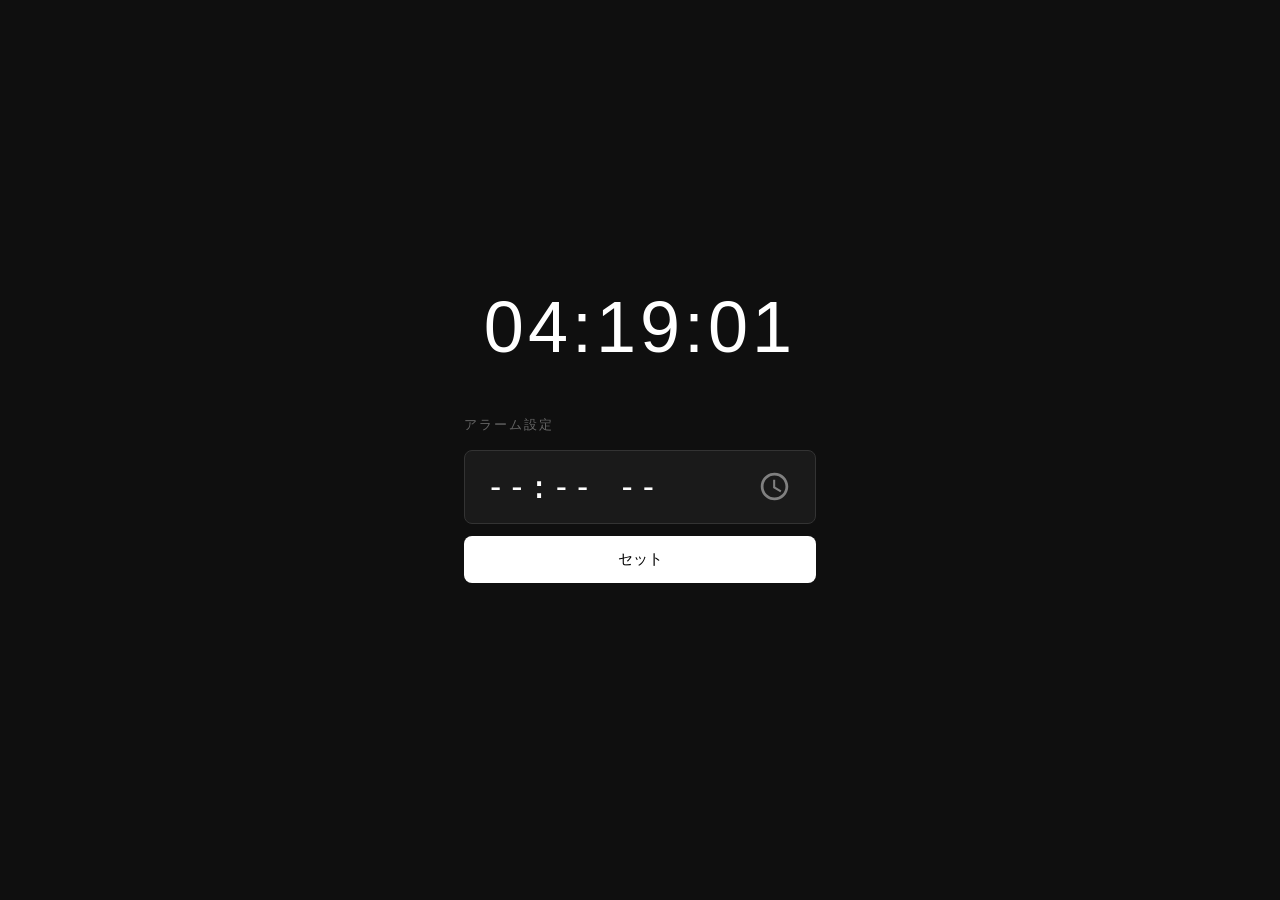
==== index.html @ ca771dc8 "Add simple alarm web app Dark-themed, minimal UI with live clock, alarm set/delete, and Web Audio AP" ====
<!DOCTYPE html>
<html lang="ja">
<head>
  <meta charset="UTF-8" />
  <meta name="viewport" content="width=device-width, initial-scale=1.0" />
  <title>Simple Alarm</title>
  <link rel="stylesheet" href="style.css" />
</head>
<body>
  <div class="container">
    <div class="clock" id="clock">00:00:00</div>

    <div class="alarm-section">
      <h2>アラーム設定</h2>
      <input type="time" id="alarm-time" />
      <button id="set-btn">セット</button>
    </div>

    <div class="alarm-list" id="alarm-list"></div>

    <div class="modal hidden" id="modal">
      <div class="modal-content">
        <div class="bell">🔔</div>
        <p id="modal-time"></p>
        <button id="stop-btn">止める</button>
      </div>
    </div>
  </div>

  <script src="app.js"></script>
</body>
</html>
---- style.css ----
* {
  margin: 0;
  padding: 0;
  box-sizing: border-box;
}

body {
  font-family: 'Helvetica Neue', Arial, sans-serif;
  background: #0f0f0f;
  color: #fff;
  min-height: 100vh;
  display: flex;
  align-items: center;
  justify-content: center;
}

.container {
  width: 100%;
  max-width: 400px;
  padding: 40px 24px;
}

.clock {
  font-size: 72px;
  font-weight: 200;
  letter-spacing: 4px;
  text-align: center;
  color: #fff;
  margin-bottom: 48px;
  font-variant-numeric: tabular-nums;
}

.alarm-section {
  display: flex;
  flex-direction: column;
  gap: 12px;
  margin-bottom: 32px;
}

.alarm-section h2 {
  font-size: 13px;
  font-weight: 400;
  letter-spacing: 2px;
  text-transform: uppercase;
  color: #666;
  margin-bottom: 4px;
}

input[type="time"] {
  background: #1a1a1a;
  border: 1px solid #333;
  border-radius: 8px;
  color: #fff;
  font-size: 32px;
  font-weight: 200;
  padding: 16px 20px;
  width: 100%;
  outline: none;
  letter-spacing: 2px;
  transition: border-color 0.2s;
}

input[type="time"]:focus {
  border-color: #555;
}

input[type="time"]::-webkit-calendar-picker-indicator {
  filter: invert(0.5);
  cursor: pointer;
}

button#set-btn {
  background: #fff;
  color: #000;
  border: none;
  border-radius: 8px;
  font-size: 15px;
  font-weight: 500;
  padding: 14px;
  cursor: pointer;
  transition: opacity 0.15s;
}

button#set-btn:hover {
  opacity: 0.85;
}

button#set-btn:active {
  opacity: 0.7;
}

.alarm-list {
  display: flex;
  flex-direction: column;
  gap: 10px;
}

.alarm-item {
  display: flex;
  align-items: center;
  justify-content: space-between;
  background: #1a1a1a;
  border: 1px solid #2a2a2a;
  border-radius: 8px;
  padding: 14px 18px;
  animation: fadeIn 0.2s ease;
}

@keyframes fadeIn {
  from { opacity: 0; transform: translateY(6px); }
  to   { opacity: 1; transform: translateY(0); }
}

.alarm-item .time {
  font-size: 22px;
  font-weight: 300;
  letter-spacing: 2px;
}

.alarm-item .delete-btn {
  background: none;
  border: none;
  color: #555;
  font-size: 18px;
  cursor: pointer;
  padding: 4px 8px;
  border-radius: 4px;
  transition: color 0.15s;
  line-height: 1;
}

.alarm-item .delete-btn:hover {
  color: #ff4444;
}

/* Modal */
.modal {
  position: fixed;
  inset: 0;
  background: rgba(0, 0, 0, 0.85);
  display: flex;
  align-items: center;
  justify-content: center;
  z-index: 100;
}

.modal.hidden {
  display: none;
}

.modal-content {
  background: #1a1a1a;
  border: 1px solid #333;
  border-radius: 16px;
  padding: 40px 48px;
  text-align: center;
  animation: popIn 0.25s ease;
}

@keyframes popIn {
  from { transform: scale(0.9); opacity: 0; }
  to   { transform: scale(1);   opacity: 1; }
}

.bell {
  font-size: 56px;
  margin-bottom: 16px;
  animation: shake 0.5s infinite;
}

@keyframes shake {
  0%, 100% { transform: rotate(-15deg); }
  50%       { transform: rotate(15deg); }
}

.modal-content p {
  font-size: 36px;
  font-weight: 200;
  letter-spacing: 3px;
  margin-bottom: 28px;
  color: #fff;
}

button#stop-btn {
  background: #ff4444;
  color: #fff;
  border: none;
  border-radius: 8px;
  font-size: 15px;
  font-weight: 500;
  padding: 14px 36px;
  cursor: pointer;
  transition: opacity 0.15s;
}

button#stop-btn:hover {
  opacity: 0.85;
}
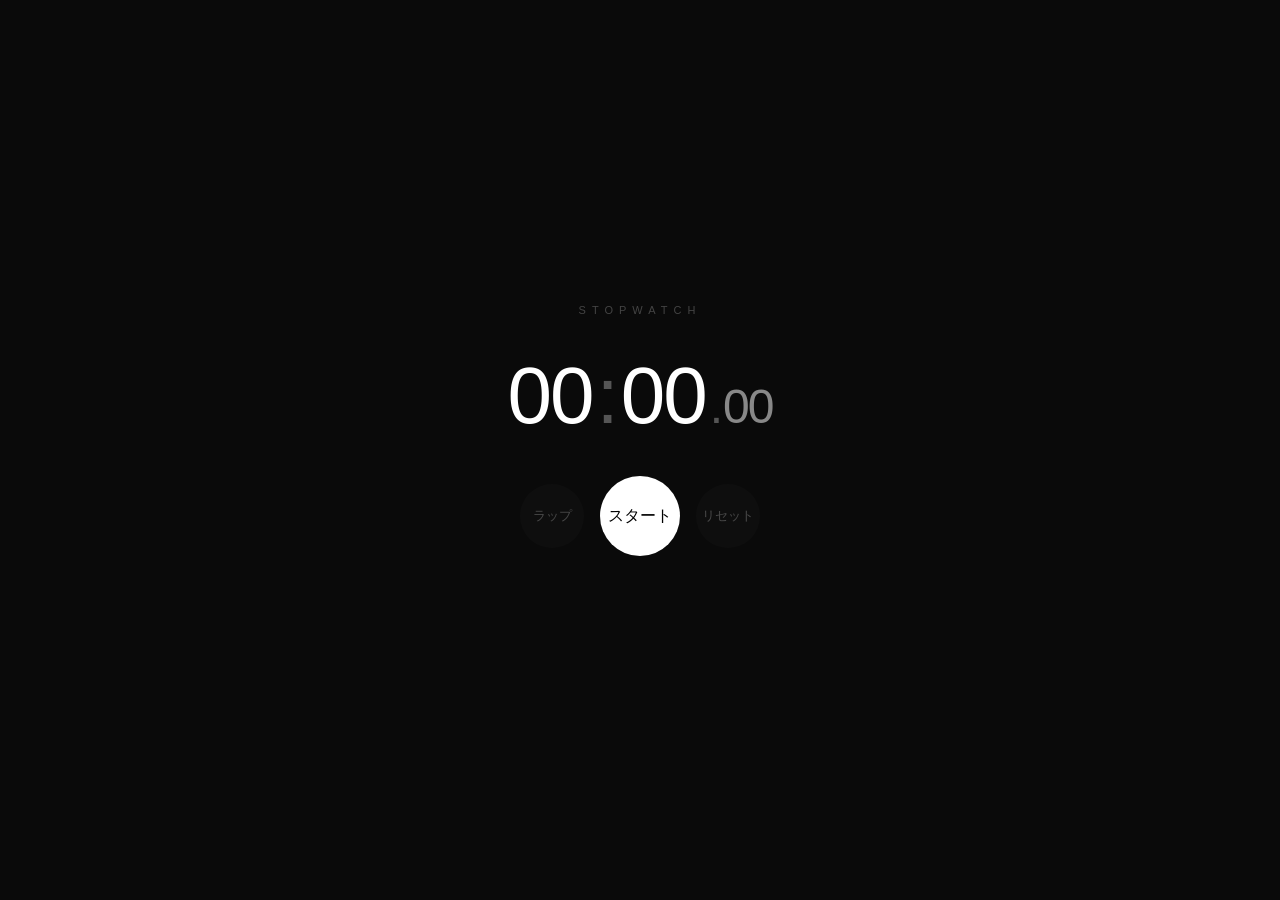
==== commit 333a9a13: "ストップウォッチサイトを作成 スタート/ストップ、リセット、ラップ機能を持つストップウォッチサイト。 ラップはベスト(緑)・ワースト(赤)のハイライト付き。  https://claude.ai/co" ====
--- a/index.html
+++ b/index.html
@@ -3,27 +3,29 @@
 <head>
   <meta charset="UTF-8" />
   <meta name="viewport" content="width=device-width, initial-scale=1.0" />
-  <title>Simple Alarm</title>
+  <title>ストップウォッチ</title>
   <link rel="stylesheet" href="style.css" />
 </head>
 <body>
   <div class="container">
-    <div class="clock" id="clock">00:00:00</div>
+    <h1 class="title">STOPWATCH</h1>
 
-    <div class="alarm-section">
-      <h2>アラーム設定</h2>
-      <input type="time" id="alarm-time" />
-      <button id="set-btn">セット</button>
+    <div class="display">
+      <span id="minutes">00</span>
+      <span class="colon">:</span>
+      <span id="seconds">00</span>
+      <span class="dot">.</span>
+      <span id="milliseconds">00</span>
     </div>
 
-    <div class="alarm-list" id="alarm-list"></div>
+    <div class="controls">
+      <button id="lap-btn" class="btn btn-secondary" disabled>ラップ</button>
+      <button id="start-btn" class="btn btn-primary">スタート</button>
+      <button id="reset-btn" class="btn btn-secondary" disabled>リセット</button>
+    </div>
 
-    <div class="modal hidden" id="modal">
-      <div class="modal-content">
-        <div class="bell">🔔</div>
-        <p id="modal-time"></p>
-        <button id="stop-btn">止める</button>
-      </div>
+    <div class="laps-wrapper">
+      <ol id="laps" reversed></ol>
     </div>
   </div>
 
--- a/style.css
+++ b/style.css
@@ -6,7 +6,7 @@
 
 body {
   font-family: 'Helvetica Neue', Arial, sans-serif;
-  background: #0f0f0f;
+  background: #0a0a0a;
   color: #fff;
   min-height: 100vh;
   display: flex;
@@ -16,183 +16,160 @@
 
 .container {
   width: 100%;
-  max-width: 400px;
-  padding: 40px 24px;
+  max-width: 420px;
+  padding: 48px 24px;
+  display: flex;
+  flex-direction: column;
+  align-items: center;
+  gap: 40px;
 }
 
-.clock {
-  font-size: 72px;
-  font-weight: 200;
-  letter-spacing: 4px;
+.title {
+  font-size: 11px;
+  font-weight: 500;
+  letter-spacing: 6px;
+  color: #444;
   text-align: center;
-  color: #fff;
-  margin-bottom: 48px;
-  font-variant-numeric: tabular-nums;
 }
 
-.alarm-section {
+/* Timer display */
+.display {
+  font-size: 80px;
+  font-weight: 100;
+  letter-spacing: -2px;
+  font-variant-numeric: tabular-nums;
   display: flex;
-  flex-direction: column;
-  gap: 12px;
-  margin-bottom: 32px;
+  align-items: baseline;
+  gap: 0;
+  line-height: 1;
 }
 
-.alarm-section h2 {
-  font-size: 13px;
-  font-weight: 400;
-  letter-spacing: 2px;
-  text-transform: uppercase;
-  color: #666;
-  margin-bottom: 4px;
+.colon {
+  margin: 0 4px;
+  color: #555;
+  font-weight: 200;
 }
 
-input[type="time"] {
-  background: #1a1a1a;
-  border: 1px solid #333;
-  border-radius: 8px;
-  color: #fff;
-  font-size: 32px;
-  font-weight: 200;
-  padding: 16px 20px;
-  width: 100%;
-  outline: none;
-  letter-spacing: 2px;
-  transition: border-color 0.2s;
+.dot {
+  font-size: 48px;
+  margin: 0 2px 0 4px;
+  color: #555;
 }
 
-input[type="time"]:focus {
-  border-color: #555;
+#milliseconds {
+  font-size: 48px;
+  color: #888;
 }
 
-input[type="time"]::-webkit-calendar-picker-indicator {
-  filter: invert(0.5);
-  cursor: pointer;
+/* Controls */
+.controls {
+  display: flex;
+  align-items: center;
+  gap: 16px;
 }
 
-button#set-btn {
+.btn {
+  border: none;
+  border-radius: 50px;
+  cursor: pointer;
+  font-size: 15px;
+  font-weight: 500;
+  transition: opacity 0.15s, transform 0.1s;
+  outline: none;
+}
+
+.btn:active {
+  transform: scale(0.95);
+}
+
+.btn-primary {
+  width: 80px;
+  height: 80px;
   background: #fff;
   color: #000;
-  border: none;
-  border-radius: 8px;
-  font-size: 15px;
-  font-weight: 500;
-  padding: 14px;
-  cursor: pointer;
-  transition: opacity 0.15s;
+  font-size: 16px;
 }
 
-button#set-btn:hover {
+.btn-primary.running {
+  background: #ff3b30;
+  color: #fff;
+}
+
+.btn-secondary {
+  width: 64px;
+  height: 64px;
+  background: #1c1c1c;
+  color: #fff;
+  font-size: 13px;
+}
+
+.btn:disabled {
+  opacity: 0.25;
+  cursor: default;
+}
+
+.btn:not(:disabled):hover {
   opacity: 0.85;
 }
 
-button#set-btn:active {
-  opacity: 0.7;
+/* Laps */
+.laps-wrapper {
+  width: 100%;
+  max-height: 320px;
+  overflow-y: auto;
+  scrollbar-width: none;
 }
 
-.alarm-list {
+.laps-wrapper::-webkit-scrollbar {
+  display: none;
+}
+
+ol#laps {
+  list-style: none;
   display: flex;
   flex-direction: column;
-  gap: 10px;
+  gap: 1px;
 }
 
-.alarm-item {
+ol#laps li {
   display: flex;
+  justify-content: space-between;
   align-items: center;
-  justify-content: space-between;
-  background: #1a1a1a;
-  border: 1px solid #2a2a2a;
-  border-radius: 8px;
-  padding: 14px 18px;
-  animation: fadeIn 0.2s ease;
+  padding: 14px 4px;
+  border-bottom: 1px solid #1a1a1a;
+  font-size: 16px;
+  font-weight: 300;
+  font-variant-numeric: tabular-nums;
+  animation: slideIn 0.2s ease;
 }
 
-@keyframes fadeIn {
-  from { opacity: 0; transform: translateY(6px); }
+@keyframes slideIn {
+  from { opacity: 0; transform: translateY(-8px); }
   to   { opacity: 1; transform: translateY(0); }
 }
 
-.alarm-item .time {
-  font-size: 22px;
-  font-weight: 300;
-  letter-spacing: 2px;
+ol#laps li .lap-num {
+  font-size: 12px;
+  color: #555;
+  letter-spacing: 1px;
+  min-width: 60px;
 }
 
-.alarm-item .delete-btn {
-  background: none;
-  border: none;
-  color: #555;
-  font-size: 18px;
-  cursor: pointer;
-  padding: 4px 8px;
-  border-radius: 4px;
-  transition: color 0.15s;
-  line-height: 1;
-}
-
-.alarm-item .delete-btn:hover {
-  color: #ff4444;
-}
-
-/* Modal */
-.modal {
-  position: fixed;
-  inset: 0;
-  background: rgba(0, 0, 0, 0.85);
-  display: flex;
-  align-items: center;
-  justify-content: center;
-  z-index: 100;
-}
-
-.modal.hidden {
-  display: none;
-}
-
-.modal-content {
-  background: #1a1a1a;
-  border: 1px solid #333;
-  border-radius: 16px;
-  padding: 40px 48px;
-  text-align: center;
-  animation: popIn 0.25s ease;
-}
-
-@keyframes popIn {
-  from { transform: scale(0.9); opacity: 0; }
-  to   { transform: scale(1);   opacity: 1; }
-}
-
-.bell {
-  font-size: 56px;
-  margin-bottom: 16px;
-  animation: shake 0.5s infinite;
-}
-
-@keyframes shake {
-  0%, 100% { transform: rotate(-15deg); }
-  50%       { transform: rotate(15deg); }
-}
-
-.modal-content p {
-  font-size: 36px;
-  font-weight: 200;
-  letter-spacing: 3px;
-  margin-bottom: 28px;
+ol#laps li .lap-time {
   color: #fff;
 }
 
-button#stop-btn {
-  background: #ff4444;
-  color: #fff;
-  border: none;
-  border-radius: 8px;
-  font-size: 15px;
-  font-weight: 500;
-  padding: 14px 36px;
-  cursor: pointer;
-  transition: opacity 0.15s;
+ol#laps li .lap-split {
+  color: #555;
+  font-size: 14px;
+  min-width: 80px;
+  text-align: right;
 }
 
-button#stop-btn:hover {
-  opacity: 0.85;
+ol#laps li.best .lap-time {
+  color: #30d158;
 }
+
+ol#laps li.worst .lap-time {
+  color: #ff3b30;
+}
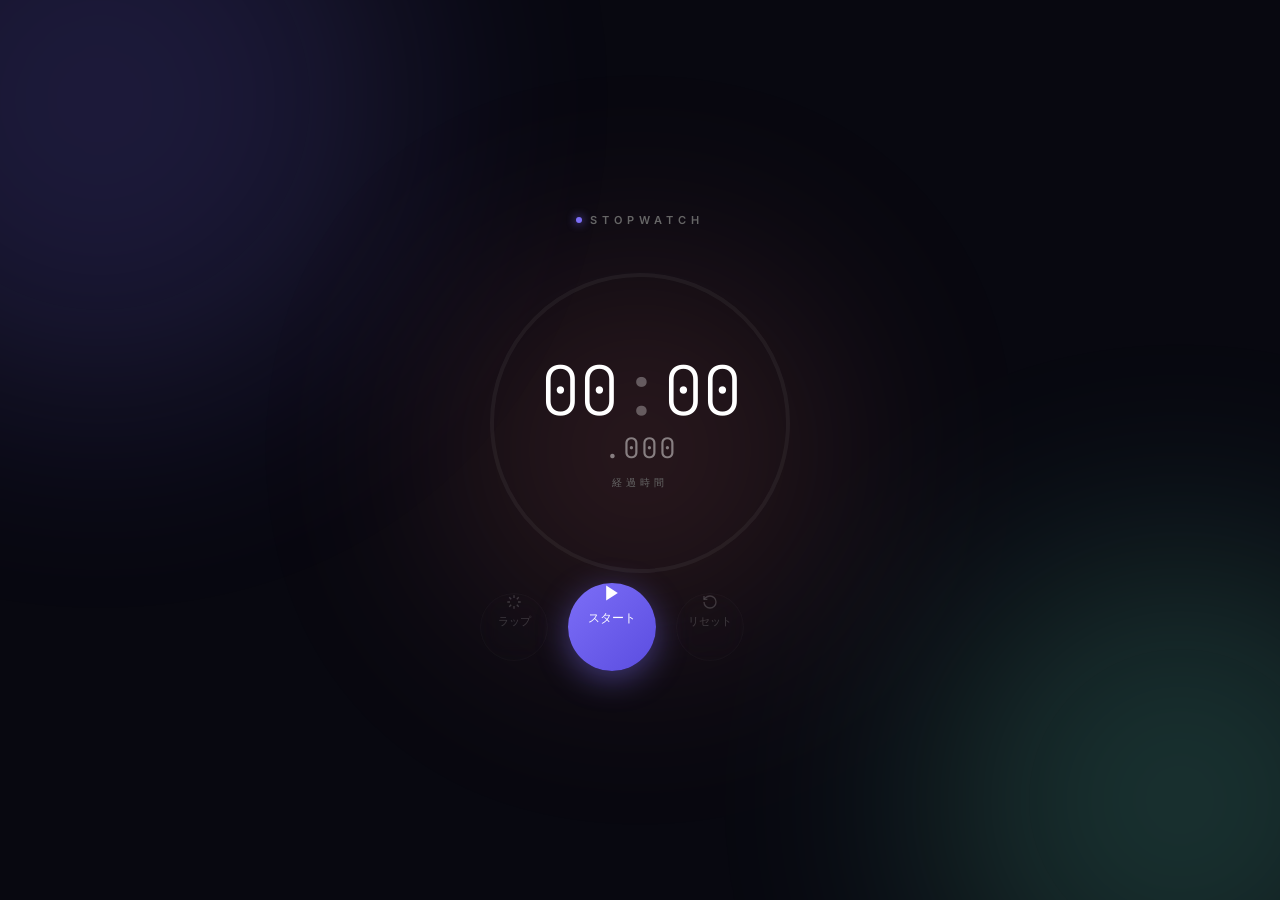
==== commit 325209cb: "ストップウォッチをリッチデザインにリニューアル グラスモーフィズム・グラデーションリング・背景オーブアニメーション・ ラップ統計（ベスト/ワースト）・キーボードショートカット対応のリッチUIに刷新。 " ====
--- a/index.html
+++ b/index.html
@@ -3,30 +3,98 @@
 <head>
   <meta charset="UTF-8" />
   <meta name="viewport" content="width=device-width, initial-scale=1.0" />
-  <title>ストップウォッチ</title>
+  <title>Stopwatch</title>
+  <link rel="preconnect" href="https://fonts.googleapis.com" />
+  <link rel="preconnect" href="https://fonts.gstatic.com" crossorigin />
+  <link href="https://fonts.googleapis.com/css2?family=Inter:wght@300;400;500;600&family=JetBrains+Mono:wght@200;300;400&display=swap" rel="stylesheet" />
   <link rel="stylesheet" href="style.css" />
 </head>
 <body>
+  <div class="bg-orbs">
+    <div class="orb orb-1"></div>
+    <div class="orb orb-2"></div>
+    <div class="orb orb-3"></div>
+  </div>
+
   <div class="container">
-    <h1 class="title">STOPWATCH</h1>
+    <header class="header">
+      <div class="logo">
+        <span class="logo-dot"></span>
+        STOPWATCH
+      </div>
+    </header>
 
-    <div class="display">
-      <span id="minutes">00</span>
-      <span class="colon">:</span>
-      <span id="seconds">00</span>
-      <span class="dot">.</span>
-      <span id="milliseconds">00</span>
-    </div>
+    <main>
+      <!-- Ring + Display -->
+      <div class="ring-wrap">
+        <svg class="ring-svg" viewBox="0 0 320 320">
+          <circle class="ring-bg" cx="160" cy="160" r="148" />
+          <circle class="ring-progress" id="ring" cx="160" cy="160" r="148" />
+        </svg>
 
-    <div class="controls">
-      <button id="lap-btn" class="btn btn-secondary" disabled>ラップ</button>
-      <button id="start-btn" class="btn btn-primary">スタート</button>
-      <button id="reset-btn" class="btn btn-secondary" disabled>リセット</button>
-    </div>
+        <div class="display">
+          <div class="display-top">
+            <span id="hours" class="hidden">00</span>
+            <span id="hours-colon" class="colon hidden">:</span>
+            <span id="minutes">00</span>
+            <span class="colon">:</span>
+            <span id="seconds">00</span>
+          </div>
+          <div class="display-ms">
+            <span class="dot">.</span><span id="milliseconds">000</span>
+          </div>
+          <div class="display-label">経過時間</div>
+        </div>
+      </div>
 
-    <div class="laps-wrapper">
-      <ol id="laps" reversed></ol>
-    </div>
+      <!-- Controls -->
+      <div class="controls">
+        <button id="lap-btn" class="btn btn-lap" disabled>
+          <svg width="16" height="16" viewBox="0 0 24 24" fill="none" stroke="currentColor" stroke-width="2"><path d="M12 2v4M12 18v4M4.93 4.93l2.83 2.83M16.24 16.24l2.83 2.83M2 12h4M18 12h4M4.93 19.07l2.83-2.83M16.24 7.76l2.83-2.83"/></svg>
+          ラップ
+        </button>
+
+        <button id="start-btn" class="btn btn-start">
+          <span id="start-icon">
+            <svg width="20" height="20" viewBox="0 0 24 24" fill="currentColor"><polygon points="5,3 19,12 5,21"/></svg>
+          </span>
+          <span id="start-label">スタート</span>
+        </button>
+
+        <button id="reset-btn" class="btn btn-reset" disabled>
+          <svg width="16" height="16" viewBox="0 0 24 24" fill="none" stroke="currentColor" stroke-width="2"><path d="M3 12a9 9 0 1 0 9-9 9.75 9.75 0 0 0-6.74 2.74L3 8"/><path d="M3 3v5h5"/></svg>
+          リセット
+        </button>
+      </div>
+
+      <!-- Stats bar -->
+      <div class="stats" id="stats" style="display:none">
+        <div class="stat-item">
+          <span class="stat-label">ベスト</span>
+          <span class="stat-val best" id="stat-best">--:--.---</span>
+        </div>
+        <div class="stat-divider"></div>
+        <div class="stat-item">
+          <span class="stat-label">ラップ数</span>
+          <span class="stat-val" id="stat-count">0</span>
+        </div>
+        <div class="stat-divider"></div>
+        <div class="stat-item">
+          <span class="stat-label">ワースト</span>
+          <span class="stat-val worst" id="stat-worst">--:--.---</span>
+        </div>
+      </div>
+
+      <!-- Laps -->
+      <div class="laps-section" id="laps-section" style="display:none">
+        <div class="laps-header">
+          <span>ラップ</span>
+          <span>スプリット</span>
+          <span>累計</span>
+        </div>
+        <ul id="laps"></ul>
+      </div>
+    </main>
   </div>
 
   <script src="app.js"></script>
--- a/style.css
+++ b/style.css
@@ -1,175 +1,362 @@
-* {
+*, *::before, *::after {
   margin: 0;
   padding: 0;
   box-sizing: border-box;
 }
 
+:root {
+  --accent: #7c6ef7;
+  --accent2: #f77c6e;
+  --best: #34d399;
+  --worst: #f87171;
+  --glass: rgba(255,255,255,0.04);
+  --glass-border: rgba(255,255,255,0.08);
+  --text: #f0f0f0;
+  --muted: #666;
+}
+
+html, body {
+  height: 100%;
+}
+
 body {
-  font-family: 'Helvetica Neue', Arial, sans-serif;
-  background: #0a0a0a;
-  color: #fff;
+  font-family: 'Inter', sans-serif;
+  background: #080810;
+  color: var(--text);
   min-height: 100vh;
   display: flex;
   align-items: center;
   justify-content: center;
-}
-
+  overflow-x: hidden;
+}
+
+/* ── Background orbs ── */
+.bg-orbs {
+  position: fixed;
+  inset: 0;
+  pointer-events: none;
+  z-index: 0;
+}
+.orb {
+  position: absolute;
+  border-radius: 50%;
+  filter: blur(120px);
+  opacity: 0.18;
+}
+.orb-1 {
+  width: 600px; height: 600px;
+  background: var(--accent);
+  top: -200px; left: -200px;
+  animation: drift1 18s ease-in-out infinite alternate;
+}
+.orb-2 {
+  width: 500px; height: 500px;
+  background: #6ef7c8;
+  bottom: -150px; right: -150px;
+  animation: drift2 22s ease-in-out infinite alternate;
+}
+.orb-3 {
+  width: 350px; height: 350px;
+  background: var(--accent2);
+  top: 50%; left: 50%;
+  transform: translate(-50%,-50%);
+  animation: drift3 14s ease-in-out infinite alternate;
+}
+
+@keyframes drift1 { to { transform: translate(60px, 80px); } }
+@keyframes drift2 { to { transform: translate(-40px, -60px); } }
+@keyframes drift3 { to { transform: translate(-50%, -50%) scale(1.3); opacity: 0.12; } }
+
+/* ── Container ── */
 .container {
-  width: 100%;
-  max-width: 420px;
-  padding: 48px 24px;
-  display: flex;
-  flex-direction: column;
-  align-items: center;
-  gap: 40px;
-}
-
-.title {
+  position: relative;
+  z-index: 1;
+  width: 100%;
+  max-width: 480px;
+  padding: 32px 24px 48px;
+  display: flex;
+  flex-direction: column;
+  align-items: center;
+  gap: 36px;
+}
+
+/* ── Header ── */
+.header {
+  width: 100%;
+  display: flex;
+  justify-content: center;
+}
+.logo {
+  display: flex;
+  align-items: center;
+  gap: 8px;
   font-size: 11px;
-  font-weight: 500;
-  letter-spacing: 6px;
-  color: #444;
-  text-align: center;
-}
-
-/* Timer display */
+  font-weight: 600;
+  letter-spacing: 5px;
+  color: var(--muted);
+  text-transform: uppercase;
+}
+.logo-dot {
+  width: 6px; height: 6px;
+  border-radius: 50%;
+  background: var(--accent);
+  box-shadow: 0 0 10px var(--accent);
+}
+
+/* ── Ring ── */
+.ring-wrap {
+  position: relative;
+  width: 320px;
+  height: 320px;
+  display: flex;
+  align-items: center;
+  justify-content: center;
+}
+.ring-svg {
+  position: absolute;
+  inset: 0;
+  width: 100%;
+  height: 100%;
+  transform: rotate(-90deg);
+}
+.ring-bg {
+  fill: none;
+  stroke: rgba(255,255,255,0.05);
+  stroke-width: 4;
+}
+.ring-progress {
+  fill: none;
+  stroke: url(#ringGrad);
+  stroke-width: 4;
+  stroke-linecap: round;
+  stroke-dasharray: 930;
+  stroke-dashoffset: 930;
+  transition: stroke-dashoffset 0.1s linear;
+  filter: drop-shadow(0 0 8px var(--accent));
+}
+
+/* ── Display ── */
 .display {
-  font-size: 80px;
-  font-weight: 100;
+  display: flex;
+  flex-direction: column;
+  align-items: center;
+  gap: 4px;
+  user-select: none;
+}
+.display-top {
+  font-family: 'JetBrains Mono', monospace;
+  font-size: 68px;
+  font-weight: 200;
   letter-spacing: -2px;
-  font-variant-numeric: tabular-nums;
+  line-height: 1;
   display: flex;
   align-items: baseline;
   gap: 0;
-  line-height: 1;
-}
-
+  color: #fff;
+}
 .colon {
-  margin: 0 4px;
-  color: #555;
-  font-weight: 200;
-}
-
+  color: rgba(255,255,255,0.3);
+  margin: 0 3px;
+}
+.display-ms {
+  font-family: 'JetBrains Mono', monospace;
+  font-size: 28px;
+  font-weight: 300;
+  color: rgba(255,255,255,0.45);
+  letter-spacing: 1px;
+}
 .dot {
-  font-size: 48px;
-  margin: 0 2px 0 4px;
-  color: #555;
-}
-
-#milliseconds {
-  font-size: 48px;
-  color: #888;
-}
-
-/* Controls */
+  margin-right: 1px;
+}
+.display-label {
+  margin-top: 6px;
+  font-size: 10px;
+  letter-spacing: 4px;
+  color: var(--muted);
+  text-transform: uppercase;
+}
+.hidden { display: none !important; }
+
+/* ── Controls ── */
 .controls {
   display: flex;
   align-items: center;
-  gap: 16px;
-}
-
+  gap: 20px;
+}
 .btn {
+  display: flex;
+  align-items: center;
+  gap: 6px;
   border: none;
-  border-radius: 50px;
+  border-radius: 100px;
   cursor: pointer;
-  font-size: 15px;
+  font-family: 'Inter', sans-serif;
   font-weight: 500;
-  transition: opacity 0.15s, transform 0.1s;
+  transition: opacity 0.15s, transform 0.12s, box-shadow 0.2s;
   outline: none;
-}
-
-.btn:active {
+  position: relative;
+  overflow: hidden;
+}
+.btn::before {
+  content: '';
+  position: absolute;
+  inset: 0;
+  background: rgba(255,255,255,0);
+  transition: background 0.15s;
+}
+.btn:hover:not(:disabled)::before {
+  background: rgba(255,255,255,0.08);
+}
+.btn:active:not(:disabled) {
   transform: scale(0.95);
 }
-
-.btn-primary {
-  width: 80px;
-  height: 80px;
-  background: #fff;
-  color: #000;
-  font-size: 16px;
-}
-
-.btn-primary.running {
-  background: #ff3b30;
-  color: #fff;
-}
-
-.btn-secondary {
-  width: 64px;
-  height: 64px;
-  background: #1c1c1c;
-  color: #fff;
-  font-size: 13px;
-}
-
 .btn:disabled {
   opacity: 0.25;
   cursor: default;
 }
 
-.btn:not(:disabled):hover {
-  opacity: 0.85;
-}
-
-/* Laps */
-.laps-wrapper {
-  width: 100%;
-  max-height: 320px;
+.btn-start {
+  width: 88px;
+  height: 88px;
+  flex-direction: column;
+  gap: 4px;
+  font-size: 12px;
+  background: linear-gradient(135deg, var(--accent), #5b4de0);
+  color: #fff;
+  box-shadow: 0 8px 32px rgba(124, 110, 247, 0.45);
+}
+.btn-start.running {
+  background: linear-gradient(135deg, #f77c6e, #c94f40);
+  box-shadow: 0 8px 32px rgba(247, 124, 110, 0.45);
+}
+
+.btn-lap, .btn-reset {
+  width: 68px;
+  height: 68px;
+  flex-direction: column;
+  gap: 4px;
+  font-size: 11px;
+  background: var(--glass);
+  border: 1px solid var(--glass-border);
+  color: rgba(255,255,255,0.7);
+  backdrop-filter: blur(10px);
+}
+
+/* ── Stats ── */
+.stats {
+  width: 100%;
+  background: var(--glass);
+  border: 1px solid var(--glass-border);
+  border-radius: 16px;
+  padding: 18px 24px;
+  display: flex;
+  align-items: center;
+  justify-content: space-between;
+  backdrop-filter: blur(10px);
+  animation: fadeUp 0.3s ease;
+}
+.stat-item {
+  display: flex;
+  flex-direction: column;
+  align-items: center;
+  gap: 4px;
+}
+.stat-label {
+  font-size: 10px;
+  letter-spacing: 2px;
+  color: var(--muted);
+  text-transform: uppercase;
+}
+.stat-val {
+  font-family: 'JetBrains Mono', monospace;
+  font-size: 15px;
+  font-weight: 300;
+  color: var(--text);
+}
+.stat-val.best { color: var(--best); }
+.stat-val.worst { color: var(--worst); }
+.stat-divider {
+  width: 1px;
+  height: 32px;
+  background: var(--glass-border);
+}
+
+/* ── Laps ── */
+.laps-section {
+  width: 100%;
+  background: var(--glass);
+  border: 1px solid var(--glass-border);
+  border-radius: 16px;
+  overflow: hidden;
+  backdrop-filter: blur(10px);
+  animation: fadeUp 0.3s ease;
+}
+.laps-header {
+  display: grid;
+  grid-template-columns: 70px 1fr 1fr;
+  gap: 8px;
+  padding: 12px 20px;
+  font-size: 10px;
+  letter-spacing: 2px;
+  color: var(--muted);
+  text-transform: uppercase;
+  border-bottom: 1px solid var(--glass-border);
+}
+ul#laps {
+  list-style: none;
+  max-height: 260px;
   overflow-y: auto;
-  scrollbar-width: none;
-}
-
-.laps-wrapper::-webkit-scrollbar {
-  display: none;
-}
-
-ol#laps {
-  list-style: none;
-  display: flex;
-  flex-direction: column;
-  gap: 1px;
-}
-
-ol#laps li {
-  display: flex;
-  justify-content: space-between;
-  align-items: center;
-  padding: 14px 4px;
-  border-bottom: 1px solid #1a1a1a;
-  font-size: 16px;
+  scrollbar-width: thin;
+  scrollbar-color: #222 transparent;
+}
+ul#laps::-webkit-scrollbar { width: 4px; }
+ul#laps::-webkit-scrollbar-thumb { background: #2a2a2a; border-radius: 4px; }
+
+ul#laps li {
+  display: grid;
+  grid-template-columns: 70px 1fr 1fr;
+  gap: 8px;
+  padding: 13px 20px;
+  font-family: 'JetBrains Mono', monospace;
+  font-size: 14px;
   font-weight: 300;
-  font-variant-numeric: tabular-nums;
-  animation: slideIn 0.2s ease;
-}
-
-@keyframes slideIn {
+  border-bottom: 1px solid rgba(255,255,255,0.03);
+  animation: slideDown 0.2s ease;
+  transition: background 0.15s;
+}
+ul#laps li:hover {
+  background: rgba(255,255,255,0.03);
+}
+ul#laps li:last-child { border-bottom: none; }
+
+.lap-num {
+  font-size: 11px;
+  color: var(--muted);
+  align-self: center;
+  font-family: 'Inter', sans-serif;
+  letter-spacing: 1px;
+}
+.lap-split { color: var(--text); }
+.lap-total { color: var(--muted); font-size: 13px; }
+
+li.best .lap-split {
+  color: var(--best);
+  text-shadow: 0 0 12px rgba(52, 211, 153, 0.5);
+}
+li.worst .lap-split {
+  color: var(--worst);
+  text-shadow: 0 0 12px rgba(248, 113, 113, 0.5);
+}
+
+/* ── Animations ── */
+@keyframes fadeUp {
+  from { opacity: 0; transform: translateY(12px); }
+  to   { opacity: 1; transform: translateY(0); }
+}
+@keyframes slideDown {
   from { opacity: 0; transform: translateY(-8px); }
   to   { opacity: 1; transform: translateY(0); }
 }
 
-ol#laps li .lap-num {
-  font-size: 12px;
-  color: #555;
-  letter-spacing: 1px;
-  min-width: 60px;
-}
-
-ol#laps li .lap-time {
-  color: #fff;
-}
-
-ol#laps li .lap-split {
-  color: #555;
-  font-size: 14px;
-  min-width: 80px;
-  text-align: right;
-}
-
-ol#laps li.best .lap-time {
-  color: #30d158;
-}
-
-ol#laps li.worst .lap-time {
-  color: #ff3b30;
-}
+/* ── Gradient def (inline SVG) ── */
+svg defs { display: block; }
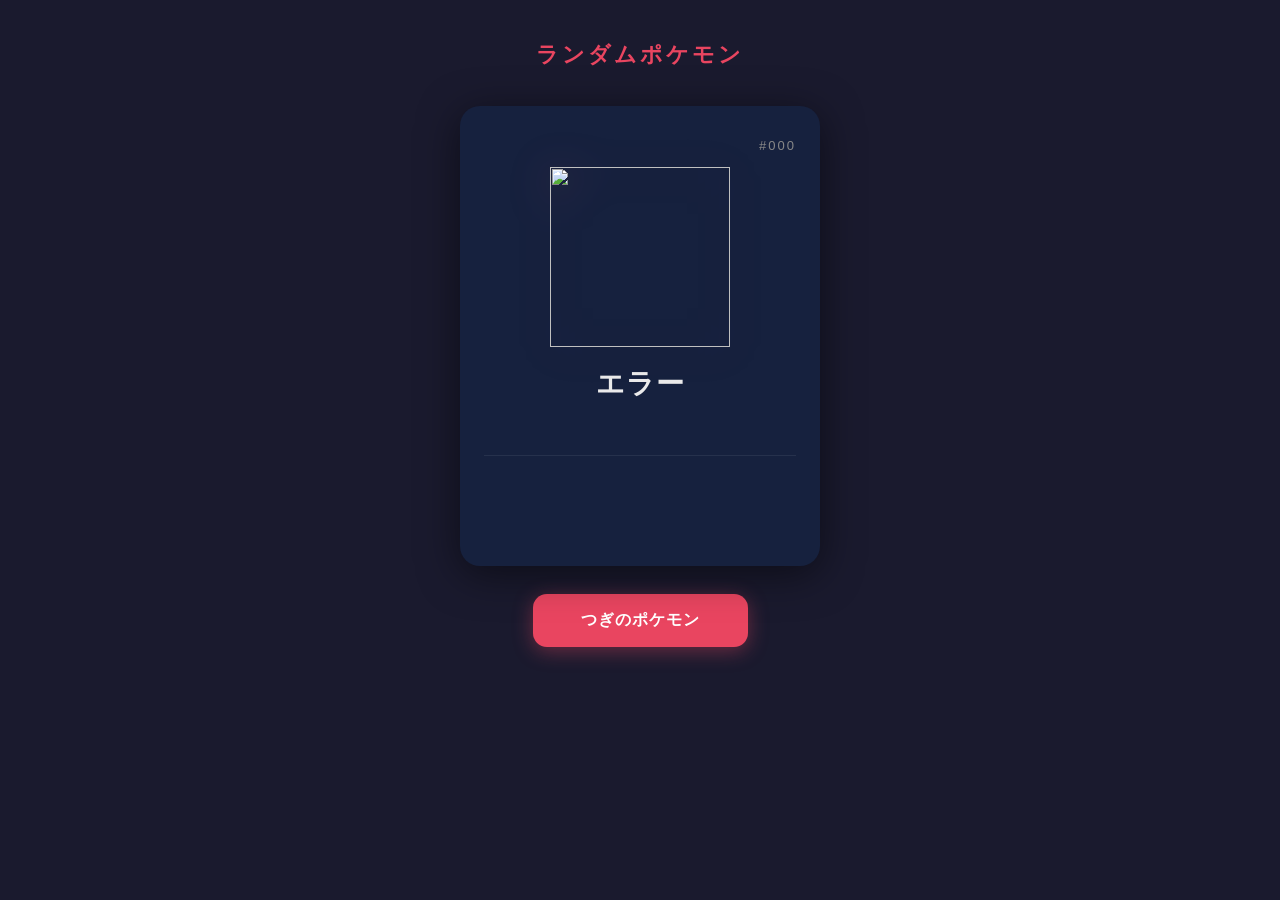
==== commit 83824f58: "ランダムポケモン表示サイトを実装 PokéAPI を使い、ボタンを押すたびにランダムなポケモンの 画像・タイプ・ステータス・身長・体重を表示するサイト。  https://claude.ai/code" ====
--- a/index.html
+++ b/index.html
@@ -3,97 +3,40 @@
 <head>
   <meta charset="UTF-8" />
   <meta name="viewport" content="width=device-width, initial-scale=1.0" />
-  <title>Stopwatch</title>
-  <link rel="preconnect" href="https://fonts.googleapis.com" />
-  <link rel="preconnect" href="https://fonts.gstatic.com" crossorigin />
-  <link href="https://fonts.googleapis.com/css2?family=Inter:wght@300;400;500;600&family=JetBrains+Mono:wght@200;300;400&display=swap" rel="stylesheet" />
+  <title>ランダムポケモン</title>
   <link rel="stylesheet" href="style.css" />
 </head>
 <body>
-  <div class="bg-orbs">
-    <div class="orb orb-1"></div>
-    <div class="orb orb-2"></div>
-    <div class="orb orb-3"></div>
-  </div>
-
-  <div class="container">
-    <header class="header">
-      <div class="logo">
-        <span class="logo-dot"></span>
-        STOPWATCH
-      </div>
+  <div class="page">
+    <header>
+      <h1>ランダムポケモン</h1>
     </header>
 
     <main>
-      <!-- Ring + Display -->
-      <div class="ring-wrap">
-        <svg class="ring-svg" viewBox="0 0 320 320">
-          <circle class="ring-bg" cx="160" cy="160" r="148" />
-          <circle class="ring-progress" id="ring" cx="160" cy="160" r="148" />
-        </svg>
+      <div class="card" id="card">
+        <div class="card-inner" id="card-inner">
+          <div class="pokemon-number" id="pokemon-number">#000</div>
+          <div class="image-wrap">
+            <img id="pokemon-img" src="" alt="" />
+          </div>
+          <div class="pokemon-name" id="pokemon-name">---</div>
+          <div class="types" id="types"></div>
+          <div class="stats" id="stats"></div>
+          <div class="meta" id="meta"></div>
+        </div>
 
-        <div class="display">
-          <div class="display-top">
-            <span id="hours" class="hidden">00</span>
-            <span id="hours-colon" class="colon hidden">:</span>
-            <span id="minutes">00</span>
-            <span class="colon">:</span>
-            <span id="seconds">00</span>
+        <div class="loading hidden" id="loading">
+          <div class="pokeball">
+            <div class="pokeball-top"></div>
+            <div class="pokeball-mid"></div>
+            <div class="pokeball-bot"></div>
           </div>
-          <div class="display-ms">
-            <span class="dot">.</span><span id="milliseconds">000</span>
-          </div>
-          <div class="display-label">経過時間</div>
         </div>
       </div>
 
-      <!-- Controls -->
-      <div class="controls">
-        <button id="lap-btn" class="btn btn-lap" disabled>
-          <svg width="16" height="16" viewBox="0 0 24 24" fill="none" stroke="currentColor" stroke-width="2"><path d="M12 2v4M12 18v4M4.93 4.93l2.83 2.83M16.24 16.24l2.83 2.83M2 12h4M18 12h4M4.93 19.07l2.83-2.83M16.24 7.76l2.83-2.83"/></svg>
-          ラップ
-        </button>
-
-        <button id="start-btn" class="btn btn-start">
-          <span id="start-icon">
-            <svg width="20" height="20" viewBox="0 0 24 24" fill="currentColor"><polygon points="5,3 19,12 5,21"/></svg>
-          </span>
-          <span id="start-label">スタート</span>
-        </button>
-
-        <button id="reset-btn" class="btn btn-reset" disabled>
-          <svg width="16" height="16" viewBox="0 0 24 24" fill="none" stroke="currentColor" stroke-width="2"><path d="M3 12a9 9 0 1 0 9-9 9.75 9.75 0 0 0-6.74 2.74L3 8"/><path d="M3 3v5h5"/></svg>
-          リセット
-        </button>
-      </div>
-
-      <!-- Stats bar -->
-      <div class="stats" id="stats" style="display:none">
-        <div class="stat-item">
-          <span class="stat-label">ベスト</span>
-          <span class="stat-val best" id="stat-best">--:--.---</span>
-        </div>
-        <div class="stat-divider"></div>
-        <div class="stat-item">
-          <span class="stat-label">ラップ数</span>
-          <span class="stat-val" id="stat-count">0</span>
-        </div>
-        <div class="stat-divider"></div>
-        <div class="stat-item">
-          <span class="stat-label">ワースト</span>
-          <span class="stat-val worst" id="stat-worst">--:--.---</span>
-        </div>
-      </div>
-
-      <!-- Laps -->
-      <div class="laps-section" id="laps-section" style="display:none">
-        <div class="laps-header">
-          <span>ラップ</span>
-          <span>スプリット</span>
-          <span>累計</span>
-        </div>
-        <ul id="laps"></ul>
-      </div>
+      <button class="roll-btn" id="roll-btn">
+        <span>つぎのポケモン</span>
+      </button>
     </main>
   </div>
 
--- a/style.css
+++ b/style.css
@@ -1,362 +1,310 @@
-*, *::before, *::after {
+* {
   margin: 0;
   padding: 0;
   box-sizing: border-box;
 }
 
 :root {
-  --accent: #7c6ef7;
-  --accent2: #f77c6e;
-  --best: #34d399;
-  --worst: #f87171;
-  --glass: rgba(255,255,255,0.04);
-  --glass-border: rgba(255,255,255,0.08);
-  --text: #f0f0f0;
-  --muted: #666;
-}
-
-html, body {
-  height: 100%;
+  --bg: #1a1a2e;
+  --card-bg: #16213e;
+  --accent: #e94560;
+  --text: #eaeaea;
+  --sub: #888;
+  --radius: 20px;
 }
 
 body {
-  font-family: 'Inter', sans-serif;
-  background: #080810;
+  font-family: 'Helvetica Neue', Arial, sans-serif;
+  background: var(--bg);
   color: var(--text);
   min-height: 100vh;
-  display: flex;
-  align-items: center;
-  justify-content: center;
-  overflow-x: hidden;
-}
-
-/* ── Background orbs ── */
-.bg-orbs {
-  position: fixed;
-  inset: 0;
-  pointer-events: none;
-  z-index: 0;
-}
-.orb {
-  position: absolute;
-  border-radius: 50%;
-  filter: blur(120px);
-  opacity: 0.18;
-}
-.orb-1 {
-  width: 600px; height: 600px;
-  background: var(--accent);
-  top: -200px; left: -200px;
-  animation: drift1 18s ease-in-out infinite alternate;
-}
-.orb-2 {
-  width: 500px; height: 500px;
-  background: #6ef7c8;
-  bottom: -150px; right: -150px;
-  animation: drift2 22s ease-in-out infinite alternate;
-}
-.orb-3 {
-  width: 350px; height: 350px;
-  background: var(--accent2);
-  top: 50%; left: 50%;
-  transform: translate(-50%,-50%);
-  animation: drift3 14s ease-in-out infinite alternate;
-}
-
-@keyframes drift1 { to { transform: translate(60px, 80px); } }
-@keyframes drift2 { to { transform: translate(-40px, -60px); } }
-@keyframes drift3 { to { transform: translate(-50%, -50%) scale(1.3); opacity: 0.12; } }
-
-/* ── Container ── */
-.container {
+}
+
+.page {
+  display: flex;
+  flex-direction: column;
+  align-items: center;
+  padding: 40px 16px 60px;
+  min-height: 100vh;
+}
+
+header h1 {
+  font-size: 22px;
+  font-weight: 700;
+  letter-spacing: 3px;
+  text-transform: uppercase;
+  color: var(--accent);
+  margin-bottom: 36px;
+}
+
+main {
+  display: flex;
+  flex-direction: column;
+  align-items: center;
+  gap: 28px;
+  width: 100%;
+  max-width: 360px;
+}
+
+/* ---- Card ---- */
+.card {
   position: relative;
-  z-index: 1;
-  width: 100%;
-  max-width: 480px;
-  padding: 32px 24px 48px;
+  width: 100%;
+  background: var(--card-bg);
+  border-radius: var(--radius);
+  padding: 32px 24px 28px;
+  box-shadow: 0 8px 40px rgba(0,0,0,0.5);
+  min-height: 460px;
+  overflow: hidden;
+  transition: background 0.4s ease;
+}
+
+.card-inner {
   display: flex;
   flex-direction: column;
   align-items: center;
-  gap: 36px;
-}
-
-/* ── Header ── */
-.header {
-  width: 100%;
-  display: flex;
-  justify-content: center;
-}
-.logo {
-  display: flex;
-  align-items: center;
+  gap: 10px;
+  transition: opacity 0.2s;
+}
+
+.card-inner.fade {
+  opacity: 0;
+}
+
+.pokemon-number {
+  font-size: 13px;
+  color: var(--sub);
+  letter-spacing: 2px;
+  align-self: flex-end;
+}
+
+.image-wrap {
+  width: 180px;
+  height: 180px;
+  display: flex;
+  align-items: center;
+  justify-content: center;
+  margin: 4px 0 8px;
+}
+
+.image-wrap img {
+  width: 100%;
+  height: 100%;
+  object-fit: contain;
+  image-rendering: pixelated;
+  filter: drop-shadow(0 4px 20px rgba(233,69,96,0.25));
+  transition: transform 0.3s ease;
+}
+
+.image-wrap img:hover {
+  transform: scale(1.06);
+}
+
+.pokemon-name {
+  font-size: 28px;
+  font-weight: 700;
+  text-transform: capitalize;
+  letter-spacing: 1px;
+  text-align: center;
+}
+
+/* ---- Types ---- */
+.types {
+  display: flex;
   gap: 8px;
+  flex-wrap: wrap;
+  justify-content: center;
+  margin-top: 2px;
+}
+
+.type-badge {
+  font-size: 12px;
+  font-weight: 600;
+  letter-spacing: 1px;
+  text-transform: uppercase;
+  padding: 4px 14px;
+  border-radius: 20px;
+  color: #fff;
+}
+
+/* type colours */
+.type-normal    { background: #9099a1; }
+.type-fire      { background: #ff9741; }
+.type-water     { background: #3692dc; }
+.type-electric  { background: #fbd100; color: #333; }
+.type-grass     { background: #38bf4f; }
+.type-ice       { background: #39c6c0; }
+.type-fighting  { background: #d62828; }
+.type-poison    { background: #a552cc; }
+.type-ground    { background: #e0c068; color: #333; }
+.type-flying    { background: #89aae3; }
+.type-psychic   { background: #ff6675; }
+.type-bug       { background: #83c300; }
+.type-rock      { background: #c9bb8a; color: #333; }
+.type-ghost     { background: #4e6aaf; }
+.type-dragon    { background: #006fc9; }
+.type-dark      { background: #5a5465; }
+.type-steel     { background: #5a8ea1; }
+.type-fairy     { background: #fb89eb; color: #333; }
+
+/* ---- Stats ---- */
+.stats {
+  width: 100%;
+  margin-top: 8px;
+  display: flex;
+  flex-direction: column;
+  gap: 7px;
+}
+
+.stat-row {
+  display: grid;
+  grid-template-columns: 72px 32px 1fr;
+  align-items: center;
+  gap: 8px;
+  font-size: 12px;
+}
+
+.stat-label {
+  color: var(--sub);
+  text-align: right;
+  text-transform: uppercase;
+  letter-spacing: 0.5px;
+}
+
+.stat-value {
+  text-align: right;
+  font-weight: 600;
+  font-size: 13px;
+}
+
+.stat-bar-wrap {
+  height: 6px;
+  background: rgba(255,255,255,0.1);
+  border-radius: 4px;
+  overflow: hidden;
+}
+
+.stat-bar {
+  height: 100%;
+  border-radius: 4px;
+  transition: width 0.5s ease;
+}
+
+/* ---- Meta ---- */
+.meta {
+  display: flex;
+  gap: 24px;
+  margin-top: 12px;
+  padding-top: 16px;
+  border-top: 1px solid rgba(255,255,255,0.07);
+  width: 100%;
+  justify-content: center;
+}
+
+.meta-item {
+  text-align: center;
+}
+
+.meta-item .label {
   font-size: 11px;
+  color: var(--sub);
+  text-transform: uppercase;
+  letter-spacing: 1px;
+  margin-bottom: 4px;
+}
+
+.meta-item .value {
+  font-size: 16px;
   font-weight: 600;
-  letter-spacing: 5px;
-  color: var(--muted);
-  text-transform: uppercase;
-}
-.logo-dot {
-  width: 6px; height: 6px;
-  border-radius: 50%;
-  background: var(--accent);
-  box-shadow: 0 0 10px var(--accent);
-}
-
-/* ── Ring ── */
-.ring-wrap {
-  position: relative;
-  width: 320px;
-  height: 320px;
-  display: flex;
-  align-items: center;
-  justify-content: center;
-}
-.ring-svg {
+}
+
+/* ---- Loading ---- */
+.loading {
   position: absolute;
   inset: 0;
-  width: 100%;
-  height: 100%;
-  transform: rotate(-90deg);
-}
-.ring-bg {
-  fill: none;
-  stroke: rgba(255,255,255,0.05);
-  stroke-width: 4;
-}
-.ring-progress {
-  fill: none;
-  stroke: url(#ringGrad);
-  stroke-width: 4;
-  stroke-linecap: round;
-  stroke-dasharray: 930;
-  stroke-dashoffset: 930;
-  transition: stroke-dashoffset 0.1s linear;
-  filter: drop-shadow(0 0 8px var(--accent));
-}
-
-/* ── Display ── */
-.display {
-  display: flex;
-  flex-direction: column;
-  align-items: center;
-  gap: 4px;
-  user-select: none;
-}
-.display-top {
-  font-family: 'JetBrains Mono', monospace;
-  font-size: 68px;
-  font-weight: 200;
-  letter-spacing: -2px;
-  line-height: 1;
-  display: flex;
-  align-items: baseline;
-  gap: 0;
+  display: flex;
+  align-items: center;
+  justify-content: center;
+  background: var(--card-bg);
+  border-radius: var(--radius);
+}
+
+.loading.hidden {
+  display: none;
+}
+
+.pokeball {
+  width: 56px;
+  height: 56px;
+  animation: spin 0.8s linear infinite;
+}
+
+.pokeball-top {
+  width: 56px;
+  height: 28px;
+  background: var(--accent);
+  border-radius: 28px 28px 0 0;
+}
+
+.pokeball-mid {
+  width: 56px;
+  height: 8px;
+  background: #fff;
+  position: relative;
+  display: flex;
+  align-items: center;
+  justify-content: center;
+}
+
+.pokeball-mid::after {
+  content: '';
+  width: 14px;
+  height: 14px;
+  background: #fff;
+  border: 3px solid #333;
+  border-radius: 50%;
+  position: absolute;
+  z-index: 1;
+}
+
+.pokeball-bot {
+  width: 56px;
+  height: 28px;
+  background: #fff;
+  border-radius: 0 0 28px 28px;
+}
+
+@keyframes spin {
+  to { transform: rotate(360deg); }
+}
+
+/* ---- Button ---- */
+.roll-btn {
+  background: var(--accent);
   color: #fff;
-}
-.colon {
-  color: rgba(255,255,255,0.3);
-  margin: 0 3px;
-}
-.display-ms {
-  font-family: 'JetBrains Mono', monospace;
-  font-size: 28px;
-  font-weight: 300;
-  color: rgba(255,255,255,0.45);
+  border: none;
+  border-radius: 14px;
+  font-size: 16px;
+  font-weight: 700;
   letter-spacing: 1px;
-}
-.dot {
-  margin-right: 1px;
-}
-.display-label {
-  margin-top: 6px;
-  font-size: 10px;
-  letter-spacing: 4px;
-  color: var(--muted);
-  text-transform: uppercase;
-}
-.hidden { display: none !important; }
-
-/* ── Controls ── */
-.controls {
-  display: flex;
-  align-items: center;
-  gap: 20px;
-}
-.btn {
-  display: flex;
-  align-items: center;
-  gap: 6px;
-  border: none;
-  border-radius: 100px;
+  padding: 16px 48px;
   cursor: pointer;
-  font-family: 'Inter', sans-serif;
-  font-weight: 500;
-  transition: opacity 0.15s, transform 0.12s, box-shadow 0.2s;
-  outline: none;
-  position: relative;
-  overflow: hidden;
-}
-.btn::before {
-  content: '';
-  position: absolute;
-  inset: 0;
-  background: rgba(255,255,255,0);
-  transition: background 0.15s;
-}
-.btn:hover:not(:disabled)::before {
-  background: rgba(255,255,255,0.08);
-}
-.btn:active:not(:disabled) {
-  transform: scale(0.95);
-}
-.btn:disabled {
-  opacity: 0.25;
-  cursor: default;
-}
-
-.btn-start {
-  width: 88px;
-  height: 88px;
-  flex-direction: column;
-  gap: 4px;
-  font-size: 12px;
-  background: linear-gradient(135deg, var(--accent), #5b4de0);
-  color: #fff;
-  box-shadow: 0 8px 32px rgba(124, 110, 247, 0.45);
-}
-.btn-start.running {
-  background: linear-gradient(135deg, #f77c6e, #c94f40);
-  box-shadow: 0 8px 32px rgba(247, 124, 110, 0.45);
-}
-
-.btn-lap, .btn-reset {
-  width: 68px;
-  height: 68px;
-  flex-direction: column;
-  gap: 4px;
-  font-size: 11px;
-  background: var(--glass);
-  border: 1px solid var(--glass-border);
-  color: rgba(255,255,255,0.7);
-  backdrop-filter: blur(10px);
-}
-
-/* ── Stats ── */
-.stats {
-  width: 100%;
-  background: var(--glass);
-  border: 1px solid var(--glass-border);
-  border-radius: 16px;
-  padding: 18px 24px;
-  display: flex;
-  align-items: center;
-  justify-content: space-between;
-  backdrop-filter: blur(10px);
-  animation: fadeUp 0.3s ease;
-}
-.stat-item {
-  display: flex;
-  flex-direction: column;
-  align-items: center;
-  gap: 4px;
-}
-.stat-label {
-  font-size: 10px;
-  letter-spacing: 2px;
-  color: var(--muted);
-  text-transform: uppercase;
-}
-.stat-val {
-  font-family: 'JetBrains Mono', monospace;
-  font-size: 15px;
-  font-weight: 300;
-  color: var(--text);
-}
-.stat-val.best { color: var(--best); }
-.stat-val.worst { color: var(--worst); }
-.stat-divider {
-  width: 1px;
-  height: 32px;
-  background: var(--glass-border);
-}
-
-/* ── Laps ── */
-.laps-section {
-  width: 100%;
-  background: var(--glass);
-  border: 1px solid var(--glass-border);
-  border-radius: 16px;
-  overflow: hidden;
-  backdrop-filter: blur(10px);
-  animation: fadeUp 0.3s ease;
-}
-.laps-header {
-  display: grid;
-  grid-template-columns: 70px 1fr 1fr;
-  gap: 8px;
-  padding: 12px 20px;
-  font-size: 10px;
-  letter-spacing: 2px;
-  color: var(--muted);
-  text-transform: uppercase;
-  border-bottom: 1px solid var(--glass-border);
-}
-ul#laps {
-  list-style: none;
-  max-height: 260px;
-  overflow-y: auto;
-  scrollbar-width: thin;
-  scrollbar-color: #222 transparent;
-}
-ul#laps::-webkit-scrollbar { width: 4px; }
-ul#laps::-webkit-scrollbar-thumb { background: #2a2a2a; border-radius: 4px; }
-
-ul#laps li {
-  display: grid;
-  grid-template-columns: 70px 1fr 1fr;
-  gap: 8px;
-  padding: 13px 20px;
-  font-family: 'JetBrains Mono', monospace;
-  font-size: 14px;
-  font-weight: 300;
-  border-bottom: 1px solid rgba(255,255,255,0.03);
-  animation: slideDown 0.2s ease;
-  transition: background 0.15s;
-}
-ul#laps li:hover {
-  background: rgba(255,255,255,0.03);
-}
-ul#laps li:last-child { border-bottom: none; }
-
-.lap-num {
-  font-size: 11px;
-  color: var(--muted);
-  align-self: center;
-  font-family: 'Inter', sans-serif;
-  letter-spacing: 1px;
-}
-.lap-split { color: var(--text); }
-.lap-total { color: var(--muted); font-size: 13px; }
-
-li.best .lap-split {
-  color: var(--best);
-  text-shadow: 0 0 12px rgba(52, 211, 153, 0.5);
-}
-li.worst .lap-split {
-  color: var(--worst);
-  text-shadow: 0 0 12px rgba(248, 113, 113, 0.5);
-}
-
-/* ── Animations ── */
-@keyframes fadeUp {
-  from { opacity: 0; transform: translateY(12px); }
-  to   { opacity: 1; transform: translateY(0); }
-}
-@keyframes slideDown {
-  from { opacity: 0; transform: translateY(-8px); }
-  to   { opacity: 1; transform: translateY(0); }
-}
-
-/* ── Gradient def (inline SVG) ── */
-svg defs { display: block; }
+  transition: transform 0.15s, opacity 0.15s;
+  box-shadow: 0 4px 20px rgba(233,69,96,0.4);
+}
+
+.roll-btn:hover {
+  transform: translateY(-2px);
+  opacity: 0.92;
+}
+
+.roll-btn:active {
+  transform: translateY(0);
+  opacity: 0.8;
+}
+
+.roll-btn:disabled {
+  opacity: 0.5;
+  cursor: not-allowed;
+  transform: none;
+}
